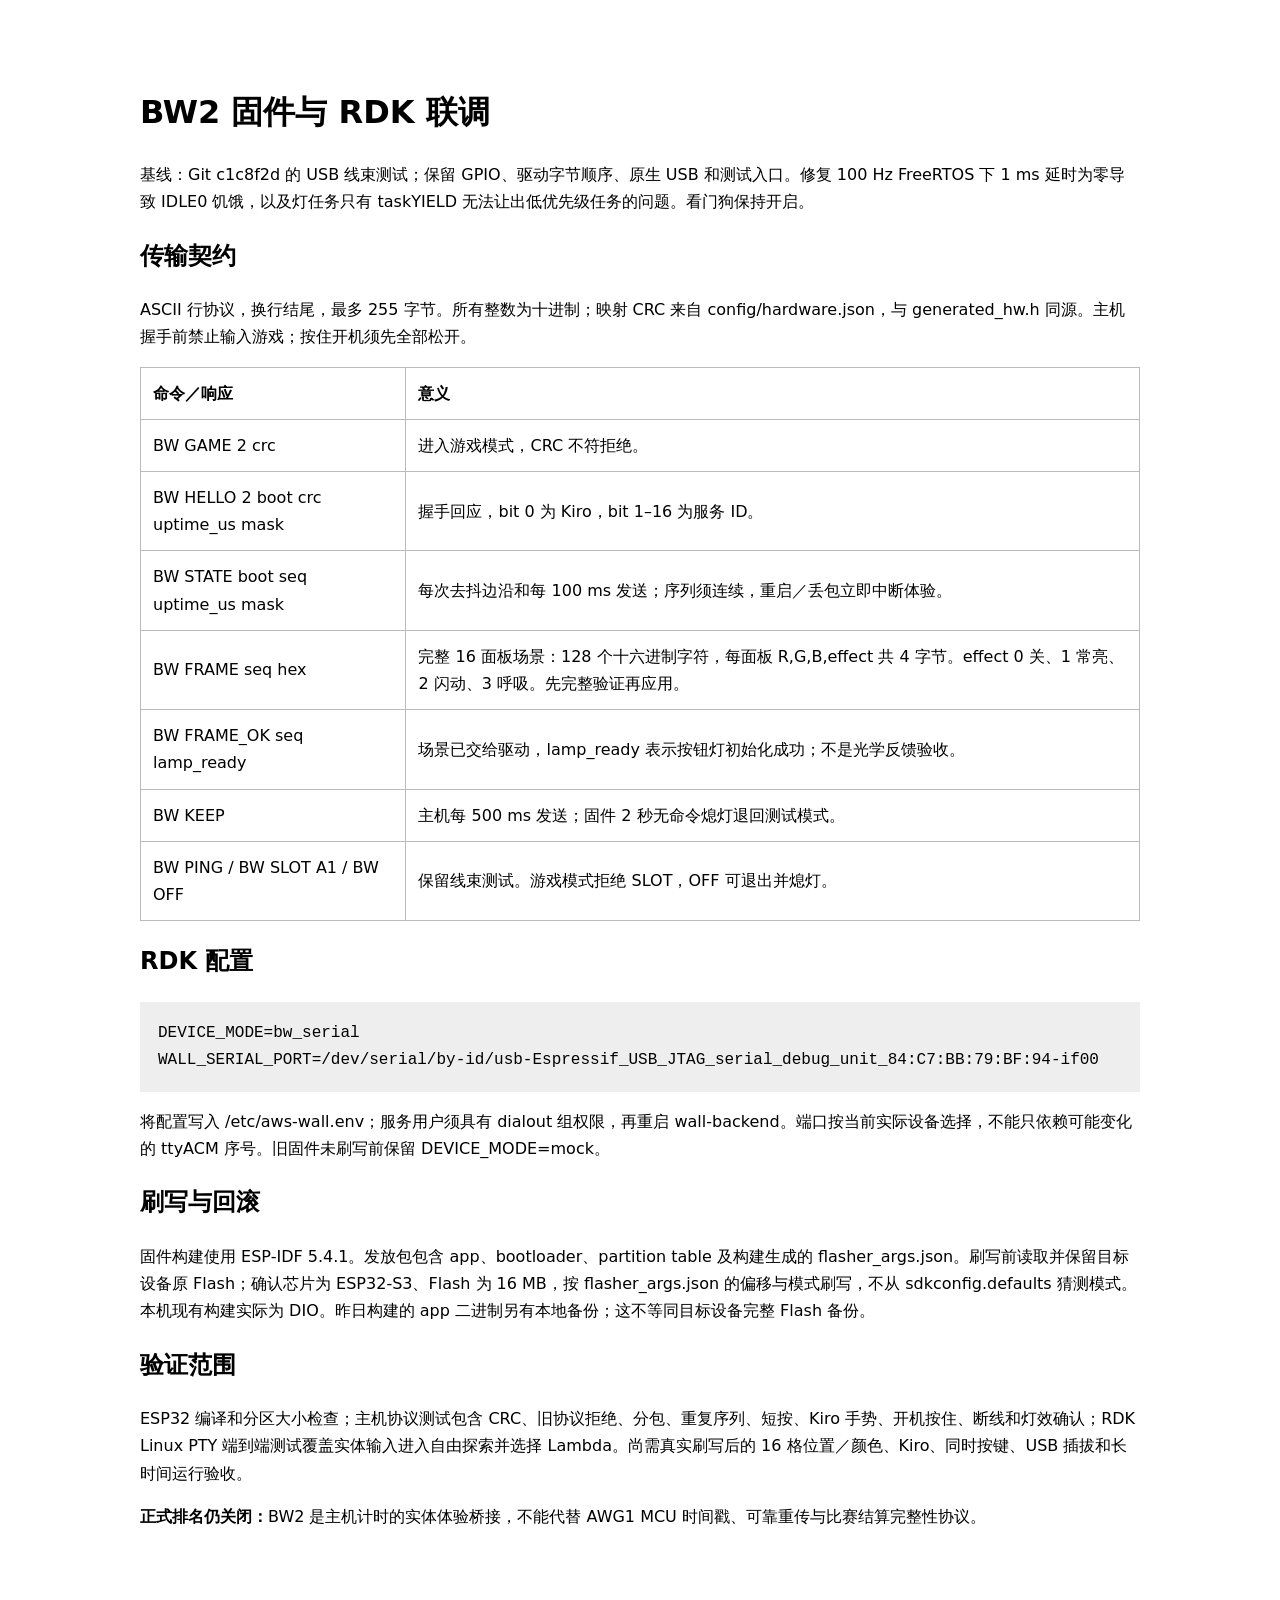
==== docs/bw2-integration.html @ ab07468f "fix: unify BW2 physical controls and recover watchdog scheduling" ====
<!doctype html><html lang="zh-CN"><meta charset="utf-8"><title>BW2 固件与 RDK 联调</title><style>body{font:16px/1.7 system-ui;max-width:1000px;margin:40px auto;padding:24px}pre{background:#eee;padding:18px;overflow:auto}td,th{padding:12px;border:1px solid #bbb;text-align:left}table{border-collapse:collapse}</style><h1>BW2 固件与 RDK 联调</h1><p>基线：Git c1c8f2d 的 USB 线束测试；保留 GPIO、驱动字节顺序、原生 USB 和测试入口。修复 100 Hz FreeRTOS 下 1 ms 延时为零导致 IDLE0 饥饿，以及灯任务只有 taskYIELD 无法让出低优先级任务的问题。看门狗保持开启。</p><h2>传输契约</h2><p>ASCII 行协议，换行结尾，最多 255 字节。所有整数为十进制；映射 CRC 来自 config/hardware.json，与 generated_hw.h 同源。主机握手前禁止输入游戏；按住开机须先全部松开。</p><table><tr><th>命令／响应</th><th>意义</th></tr><tr><td>BW GAME 2 crc</td><td>进入游戏模式，CRC 不符拒绝。</td></tr><tr><td>BW HELLO 2 boot crc uptime_us mask</td><td>握手回应，bit 0 为 Kiro，bit 1–16 为服务 ID。</td></tr><tr><td>BW STATE boot seq uptime_us mask</td><td>每次去抖边沿和每 100 ms 发送；序列须连续，重启／丢包立即中断体验。</td></tr><tr><td>BW FRAME seq hex</td><td>完整 16 面板场景：128 个十六进制字符，每面板 R,G,B,effect 共 4 字节。effect 0 关、1 常亮、2 闪动、3 呼吸。先完整验证再应用。</td></tr><tr><td>BW FRAME_OK seq lamp_ready</td><td>场景已交给驱动，lamp_ready 表示按钮灯初始化成功；不是光学反馈验收。</td></tr><tr><td>BW KEEP</td><td>主机每 500 ms 发送；固件 2 秒无命令熄灯退回测试模式。</td></tr><tr><td>BW PING / BW SLOT A1 / BW OFF</td><td>保留线束测试。游戏模式拒绝 SLOT，OFF 可退出并熄灯。</td></tr></table><h2>RDK 配置</h2><pre>DEVICE_MODE=bw_serial
WALL_SERIAL_PORT=/dev/serial/by-id/usb-Espressif_USB_JTAG_serial_debug_unit_84:C7:BB:79:BF:94-if00</pre><p>将配置写入 /etc/aws-wall.env；服务用户须具有 dialout 组权限，再重启 wall-backend。端口按当前实际设备选择，不能只依赖可能变化的 ttyACM 序号。旧固件未刷写前保留 DEVICE_MODE=mock。</p><h2>刷写与回滚</h2><p>固件构建使用 ESP-IDF 5.4.1。发放包包含 app、bootloader、partition table 及构建生成的 flasher_args.json。刷写前读取并保留目标设备原 Flash；确认芯片为 ESP32-S3、Flash 为 16 MB，按 flasher_args.json 的偏移与模式刷写，不从 sdkconfig.defaults 猜测模式。本机现有构建实际为 DIO。昨日构建的 app 二进制另有本地备份；这不等同目标设备完整 Flash 备份。</p><h2>验证范围</h2><p>ESP32 编译和分区大小检查；主机协议测试包含 CRC、旧协议拒绝、分包、重复序列、短按、Kiro 手势、开机按住、断线和灯效确认；RDK Linux PTY 端到端测试覆盖实体输入进入自由探索并选择 Lambda。尚需真实刷写后的 16 格位置／颜色、Kiro、同时按键、USB 插拔和长时间运行验收。</p><p><strong>正式排名仍关闭：</strong>BW2 是主机计时的实体体验桥接，不能代替 AWG1 MCU 时间戳、可靠重传与比赛结算完整性协议。</p></html>
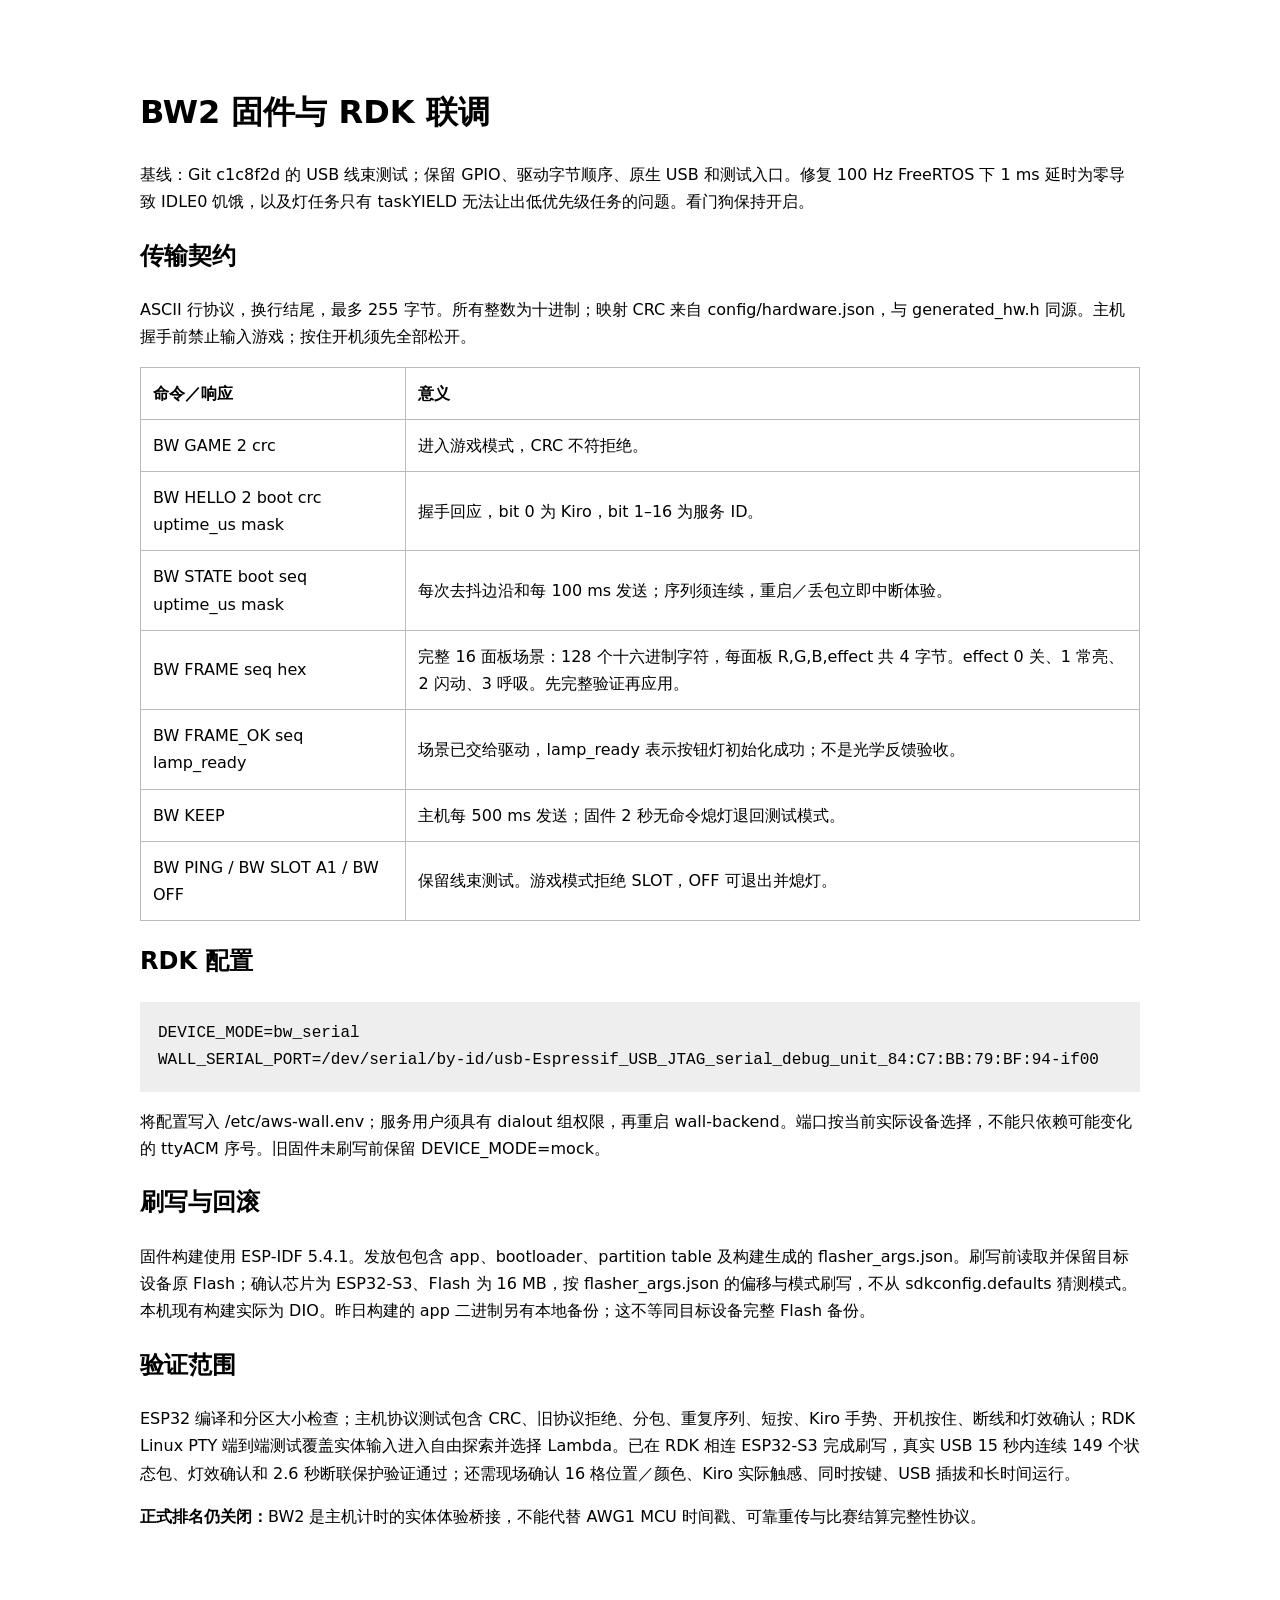
==== commit 775b307a: "docs: record verified BW2 flash and RDK physical connection" ====
--- a/docs/bw2-integration.html
+++ b/docs/bw2-integration.html
@@ -1,2 +1,2 @@
 <!doctype html><html lang="zh-CN"><meta charset="utf-8"><title>BW2 固件与 RDK 联调</title><style>body{font:16px/1.7 system-ui;max-width:1000px;margin:40px auto;padding:24px}pre{background:#eee;padding:18px;overflow:auto}td,th{padding:12px;border:1px solid #bbb;text-align:left}table{border-collapse:collapse}</style><h1>BW2 固件与 RDK 联调</h1><p>基线：Git c1c8f2d 的 USB 线束测试；保留 GPIO、驱动字节顺序、原生 USB 和测试入口。修复 100 Hz FreeRTOS 下 1 ms 延时为零导致 IDLE0 饥饿，以及灯任务只有 taskYIELD 无法让出低优先级任务的问题。看门狗保持开启。</p><h2>传输契约</h2><p>ASCII 行协议，换行结尾，最多 255 字节。所有整数为十进制；映射 CRC 来自 config/hardware.json，与 generated_hw.h 同源。主机握手前禁止输入游戏；按住开机须先全部松开。</p><table><tr><th>命令／响应</th><th>意义</th></tr><tr><td>BW GAME 2 crc</td><td>进入游戏模式，CRC 不符拒绝。</td></tr><tr><td>BW HELLO 2 boot crc uptime_us mask</td><td>握手回应，bit 0 为 Kiro，bit 1–16 为服务 ID。</td></tr><tr><td>BW STATE boot seq uptime_us mask</td><td>每次去抖边沿和每 100 ms 发送；序列须连续，重启／丢包立即中断体验。</td></tr><tr><td>BW FRAME seq hex</td><td>完整 16 面板场景：128 个十六进制字符，每面板 R,G,B,effect 共 4 字节。effect 0 关、1 常亮、2 闪动、3 呼吸。先完整验证再应用。</td></tr><tr><td>BW FRAME_OK seq lamp_ready</td><td>场景已交给驱动，lamp_ready 表示按钮灯初始化成功；不是光学反馈验收。</td></tr><tr><td>BW KEEP</td><td>主机每 500 ms 发送；固件 2 秒无命令熄灯退回测试模式。</td></tr><tr><td>BW PING / BW SLOT A1 / BW OFF</td><td>保留线束测试。游戏模式拒绝 SLOT，OFF 可退出并熄灯。</td></tr></table><h2>RDK 配置</h2><pre>DEVICE_MODE=bw_serial
-WALL_SERIAL_PORT=/dev/serial/by-id/usb-Espressif_USB_JTAG_serial_debug_unit_84:C7:BB:79:BF:94-if00</pre><p>将配置写入 /etc/aws-wall.env；服务用户须具有 dialout 组权限，再重启 wall-backend。端口按当前实际设备选择，不能只依赖可能变化的 ttyACM 序号。旧固件未刷写前保留 DEVICE_MODE=mock。</p><h2>刷写与回滚</h2><p>固件构建使用 ESP-IDF 5.4.1。发放包包含 app、bootloader、partition table 及构建生成的 flasher_args.json。刷写前读取并保留目标设备原 Flash；确认芯片为 ESP32-S3、Flash 为 16 MB，按 flasher_args.json 的偏移与模式刷写，不从 sdkconfig.defaults 猜测模式。本机现有构建实际为 DIO。昨日构建的 app 二进制另有本地备份；这不等同目标设备完整 Flash 备份。</p><h2>验证范围</h2><p>ESP32 编译和分区大小检查；主机协议测试包含 CRC、旧协议拒绝、分包、重复序列、短按、Kiro 手势、开机按住、断线和灯效确认；RDK Linux PTY 端到端测试覆盖实体输入进入自由探索并选择 Lambda。尚需真实刷写后的 16 格位置／颜色、Kiro、同时按键、USB 插拔和长时间运行验收。</p><p><strong>正式排名仍关闭：</strong>BW2 是主机计时的实体体验桥接，不能代替 AWG1 MCU 时间戳、可靠重传与比赛结算完整性协议。</p></html>+WALL_SERIAL_PORT=/dev/serial/by-id/usb-Espressif_USB_JTAG_serial_debug_unit_84:C7:BB:79:BF:94-if00</pre><p>将配置写入 /etc/aws-wall.env；服务用户须具有 dialout 组权限，再重启 wall-backend。端口按当前实际设备选择，不能只依赖可能变化的 ttyACM 序号。旧固件未刷写前保留 DEVICE_MODE=mock。</p><h2>刷写与回滚</h2><p>固件构建使用 ESP-IDF 5.4.1。发放包包含 app、bootloader、partition table 及构建生成的 flasher_args.json。刷写前读取并保留目标设备原 Flash；确认芯片为 ESP32-S3、Flash 为 16 MB，按 flasher_args.json 的偏移与模式刷写，不从 sdkconfig.defaults 猜测模式。本机现有构建实际为 DIO。昨日构建的 app 二进制另有本地备份；这不等同目标设备完整 Flash 备份。</p><h2>验证范围</h2><p>ESP32 编译和分区大小检查；主机协议测试包含 CRC、旧协议拒绝、分包、重复序列、短按、Kiro 手势、开机按住、断线和灯效确认；RDK Linux PTY 端到端测试覆盖实体输入进入自由探索并选择 Lambda。已在 RDK 相连 ESP32-S3 完成刷写，真实 USB 15 秒内连续 149 个状态包、灯效确认和 2.6 秒断联保护验证通过；还需现场确认 16 格位置／颜色、Kiro 实际触感、同时按键、USB 插拔和长时间运行。</p><p><strong>正式排名仍关闭：</strong>BW2 是主机计时的实体体验桥接，不能代替 AWG1 MCU 时间戳、可靠重传与比赛结算完整性协议。</p></html>
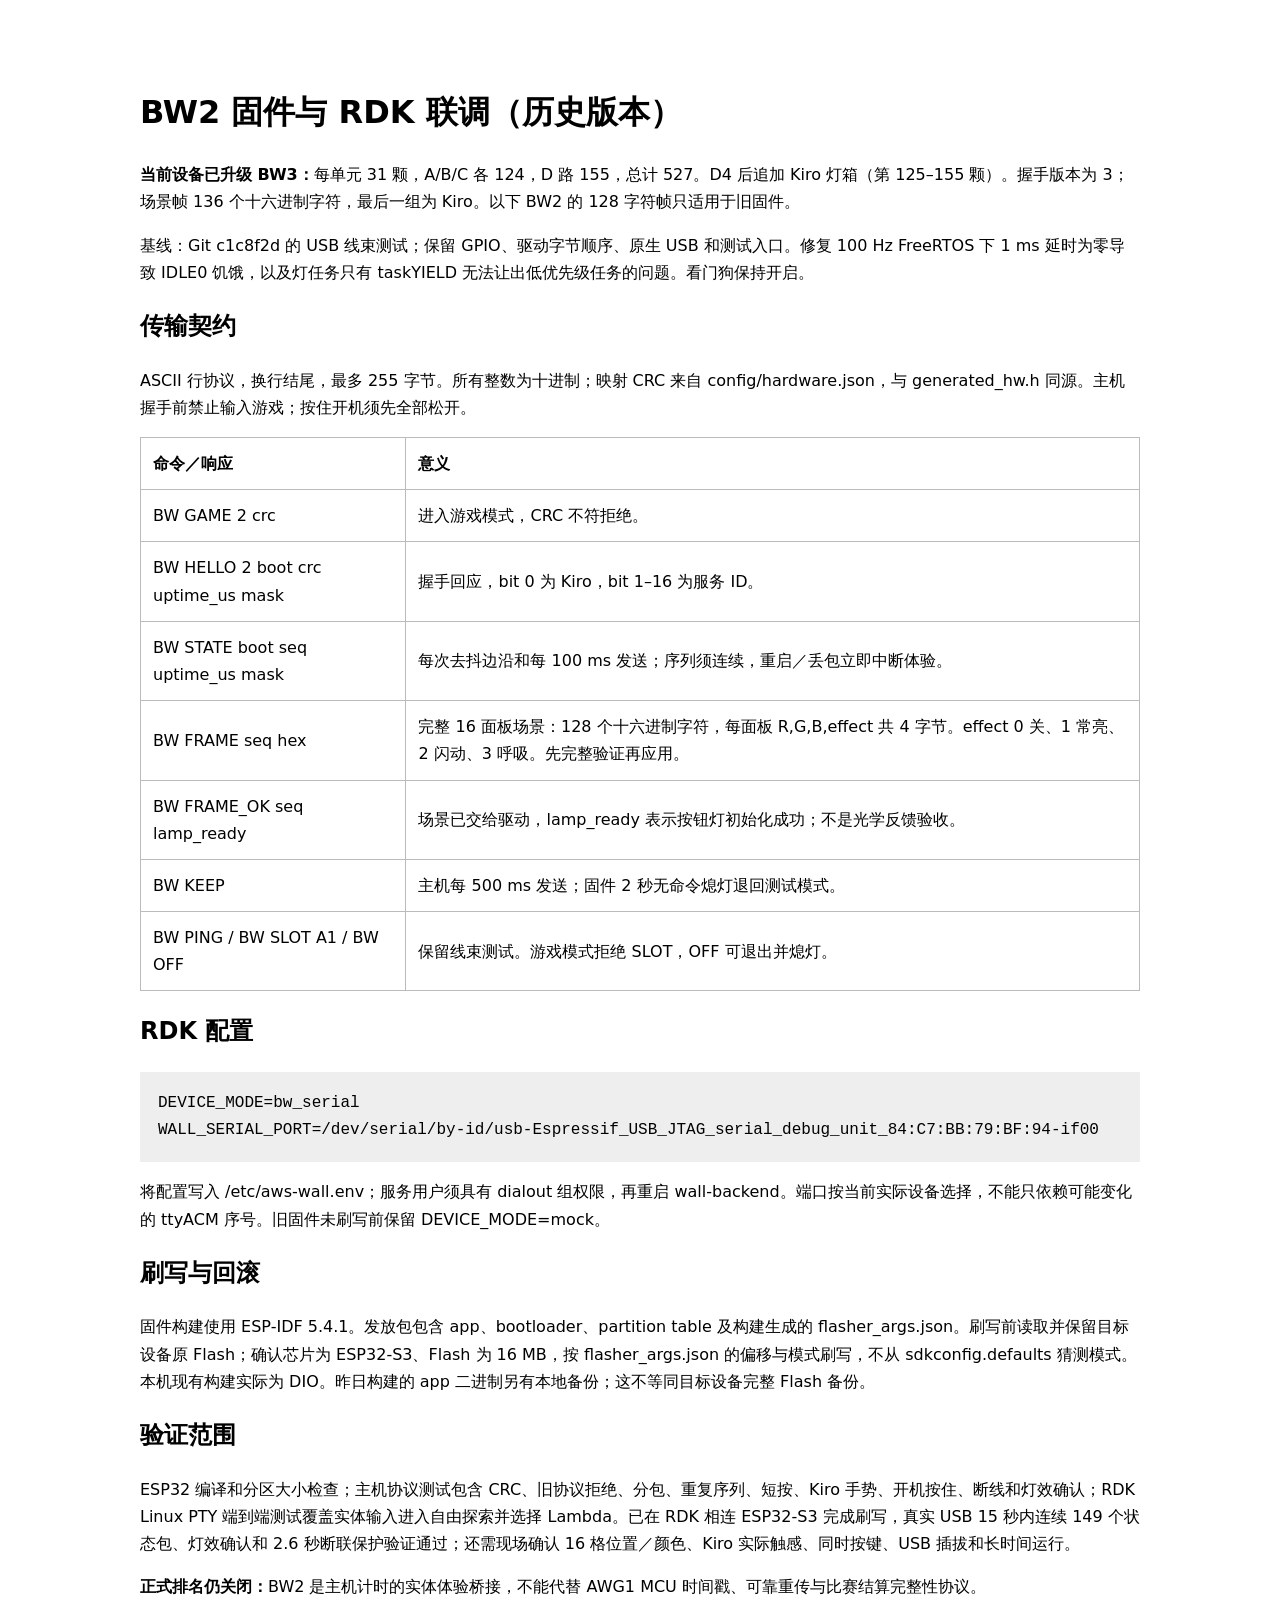
==== commit 09c03064: "feat: map 31-pixel panels and purple Kiro lightbox after D4" ====
--- a/docs/bw2-integration.html
+++ b/docs/bw2-integration.html
@@ -1,2 +1,2 @@
-<!doctype html><html lang="zh-CN"><meta charset="utf-8"><title>BW2 固件与 RDK 联调</title><style>body{font:16px/1.7 system-ui;max-width:1000px;margin:40px auto;padding:24px}pre{background:#eee;padding:18px;overflow:auto}td,th{padding:12px;border:1px solid #bbb;text-align:left}table{border-collapse:collapse}</style><h1>BW2 固件与 RDK 联调</h1><p>基线：Git c1c8f2d 的 USB 线束测试；保留 GPIO、驱动字节顺序、原生 USB 和测试入口。修复 100 Hz FreeRTOS 下 1 ms 延时为零导致 IDLE0 饥饿，以及灯任务只有 taskYIELD 无法让出低优先级任务的问题。看门狗保持开启。</p><h2>传输契约</h2><p>ASCII 行协议，换行结尾，最多 255 字节。所有整数为十进制；映射 CRC 来自 config/hardware.json，与 generated_hw.h 同源。主机握手前禁止输入游戏；按住开机须先全部松开。</p><table><tr><th>命令／响应</th><th>意义</th></tr><tr><td>BW GAME 2 crc</td><td>进入游戏模式，CRC 不符拒绝。</td></tr><tr><td>BW HELLO 2 boot crc uptime_us mask</td><td>握手回应，bit 0 为 Kiro，bit 1–16 为服务 ID。</td></tr><tr><td>BW STATE boot seq uptime_us mask</td><td>每次去抖边沿和每 100 ms 发送；序列须连续，重启／丢包立即中断体验。</td></tr><tr><td>BW FRAME seq hex</td><td>完整 16 面板场景：128 个十六进制字符，每面板 R,G,B,effect 共 4 字节。effect 0 关、1 常亮、2 闪动、3 呼吸。先完整验证再应用。</td></tr><tr><td>BW FRAME_OK seq lamp_ready</td><td>场景已交给驱动，lamp_ready 表示按钮灯初始化成功；不是光学反馈验收。</td></tr><tr><td>BW KEEP</td><td>主机每 500 ms 发送；固件 2 秒无命令熄灯退回测试模式。</td></tr><tr><td>BW PING / BW SLOT A1 / BW OFF</td><td>保留线束测试。游戏模式拒绝 SLOT，OFF 可退出并熄灯。</td></tr></table><h2>RDK 配置</h2><pre>DEVICE_MODE=bw_serial
+<!doctype html><html lang="zh-CN"><meta charset="utf-8"><title>BW2 固件与 RDK 联调</title><style>body{font:16px/1.7 system-ui;max-width:1000px;margin:40px auto;padding:24px}pre{background:#eee;padding:18px;overflow:auto}td,th{padding:12px;border:1px solid #bbb;text-align:left}table{border-collapse:collapse}</style><h1>BW2 固件与 RDK 联调（历史版本）</h1><p><strong>当前设备已升级 BW3：</strong>每单元 31 颗，A/B/C 各 124，D 路 155，总计 527。D4 后追加 Kiro 灯箱（第 125–155 颗）。握手版本为 3；场景帧 136 个十六进制字符，最后一组为 Kiro。以下 BW2 的 128 字符帧只适用于旧固件。</p><p>基线：Git c1c8f2d 的 USB 线束测试；保留 GPIO、驱动字节顺序、原生 USB 和测试入口。修复 100 Hz FreeRTOS 下 1 ms 延时为零导致 IDLE0 饥饿，以及灯任务只有 taskYIELD 无法让出低优先级任务的问题。看门狗保持开启。</p><h2>传输契约</h2><p>ASCII 行协议，换行结尾，最多 255 字节。所有整数为十进制；映射 CRC 来自 config/hardware.json，与 generated_hw.h 同源。主机握手前禁止输入游戏；按住开机须先全部松开。</p><table><tr><th>命令／响应</th><th>意义</th></tr><tr><td>BW GAME 2 crc</td><td>进入游戏模式，CRC 不符拒绝。</td></tr><tr><td>BW HELLO 2 boot crc uptime_us mask</td><td>握手回应，bit 0 为 Kiro，bit 1–16 为服务 ID。</td></tr><tr><td>BW STATE boot seq uptime_us mask</td><td>每次去抖边沿和每 100 ms 发送；序列须连续，重启／丢包立即中断体验。</td></tr><tr><td>BW FRAME seq hex</td><td>完整 16 面板场景：128 个十六进制字符，每面板 R,G,B,effect 共 4 字节。effect 0 关、1 常亮、2 闪动、3 呼吸。先完整验证再应用。</td></tr><tr><td>BW FRAME_OK seq lamp_ready</td><td>场景已交给驱动，lamp_ready 表示按钮灯初始化成功；不是光学反馈验收。</td></tr><tr><td>BW KEEP</td><td>主机每 500 ms 发送；固件 2 秒无命令熄灯退回测试模式。</td></tr><tr><td>BW PING / BW SLOT A1 / BW OFF</td><td>保留线束测试。游戏模式拒绝 SLOT，OFF 可退出并熄灯。</td></tr></table><h2>RDK 配置</h2><pre>DEVICE_MODE=bw_serial
 WALL_SERIAL_PORT=/dev/serial/by-id/usb-Espressif_USB_JTAG_serial_debug_unit_84:C7:BB:79:BF:94-if00</pre><p>将配置写入 /etc/aws-wall.env；服务用户须具有 dialout 组权限，再重启 wall-backend。端口按当前实际设备选择，不能只依赖可能变化的 ttyACM 序号。旧固件未刷写前保留 DEVICE_MODE=mock。</p><h2>刷写与回滚</h2><p>固件构建使用 ESP-IDF 5.4.1。发放包包含 app、bootloader、partition table 及构建生成的 flasher_args.json。刷写前读取并保留目标设备原 Flash；确认芯片为 ESP32-S3、Flash 为 16 MB，按 flasher_args.json 的偏移与模式刷写，不从 sdkconfig.defaults 猜测模式。本机现有构建实际为 DIO。昨日构建的 app 二进制另有本地备份；这不等同目标设备完整 Flash 备份。</p><h2>验证范围</h2><p>ESP32 编译和分区大小检查；主机协议测试包含 CRC、旧协议拒绝、分包、重复序列、短按、Kiro 手势、开机按住、断线和灯效确认；RDK Linux PTY 端到端测试覆盖实体输入进入自由探索并选择 Lambda。已在 RDK 相连 ESP32-S3 完成刷写，真实 USB 15 秒内连续 149 个状态包、灯效确认和 2.6 秒断联保护验证通过；还需现场确认 16 格位置／颜色、Kiro 实际触感、同时按键、USB 插拔和长时间运行。</p><p><strong>正式排名仍关闭：</strong>BW2 是主机计时的实体体验桥接，不能代替 AWG1 MCU 时间戳、可靠重传与比赛结算完整性协议。</p></html>
